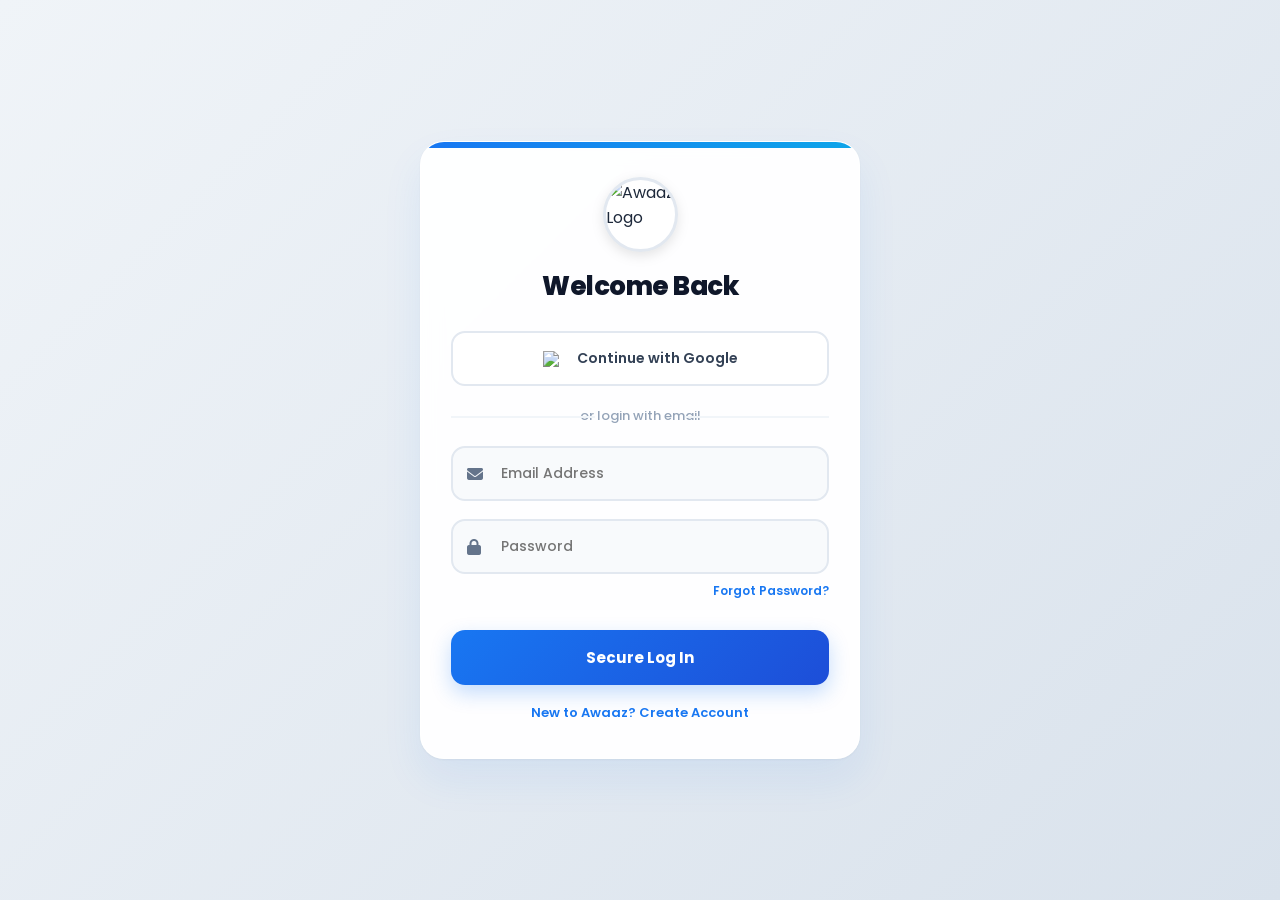
==== AZ/components/account/index.html @ 2aa6b4fd "Add files via upload" ====
<!DOCTYPE html>
<html lang="en">
<head>
    <meta charset="UTF-8">
    <meta name="viewport" content="width=device-width, initial-scale=1.0">
    <title>Awaaz Global - Premium Auth</title>
    
    <link href="https://fonts.googleapis.com/css2?family=Poppins:wght@400;500;600;700;800&display=swap" rel="stylesheet">
    <link rel="stylesheet" href="https://cdnjs.cloudflare.com/ajax/libs/font-awesome/6.4.0/css/all.min.css">
    
    <link rel="stylesheet" href="style.css">
</head>
<body>

    <div id="loader"><div class="spinner"></div><div id="loader-text">Loading Ecosystem...</div></div>
    <div id="toast"><i class="fa-solid fa-circle-info"></i> <span id="toast-msg">Message</span></div>

    <div id="customModal" class="custom-modal-overlay">
        <div class="custom-modal-box">
            <h3 id="modalTitle">Edit Detail</h3>
            <input type="text" id="modalInput" class="custom-modal-input" placeholder="Type here...">
            <div class="modal-buttons">
                <button class="btn-cancel" onclick="closeModal()">Cancel</button>
                <button class="btn-save" id="btnSaveModal">Save Changes</button>
            </div>
        </div>
    </div>

    <div id="photoActionModal" class="custom-modal-overlay">
        <div class="custom-modal-box" style="text-align: center;">
            <h3 id="photoActionTitle" style="color: #64748b; font-size: 15px; margin-bottom: 20px;">Edit Photo</h3>
            <button class="photo-action-btn btn-action-upload" onclick="triggerPhotoUpload()"><i class="fa-solid fa-upload"></i> Upload New Photo</button>
            <button class="photo-action-btn btn-action-delete" id="btnActionDeletePhoto" onclick="triggerPhotoDelete()"><i class="fa-solid fa-trash"></i> Remove Photo</button>
            <button class="btn-cancel" style="width: 100%; padding: 12px; border-radius: 12px; margin-top: 5px; font-weight: 600;" onclick="closePhotoMenu()">Cancel</button>
        </div>
    </div>
    
    <input type="file" id="sharedPhotoUpload" hidden accept="image/*">

    <div class="container">
        
        <div id="loginSection" class="card">
            <img src="https://i.ibb.co/zV9wdhZr/IMG-20260317-202626.png" alt="Awaaz Logo" class="brand-logo">
            <h2>Welcome Back</h2>
            <button class="btn-google" id="btnGoogleLogin"><img src="https://www.svgrepo.com/show/475656/google-color.svg"> Continue with Google</button>
            <div class="divider">or login with email</div>
            <form id="loginForm">
                <div class="input-group">
                    <i class="fa-solid fa-envelope"></i>
                    <input type="email" id="logEmail" placeholder="Email Address" required>
                </div>
                <div class="input-group">
                    <i class="fa-solid fa-lock"></i>
                    <input type="password" id="logPass" placeholder="Password" required>
                </div>
                <span class="link forgot-pass" id="btnForgotPass">Forgot Password?</span>
                <button type="submit" class="btn-primary">Secure Log In</button>
            </form>
            <span class="link" id="btnGoToSignup">New to Awaaz? Create Account</span>
        </div>

        <div id="signupSection" class="card hidden">
            <img src="https://i.ibb.co/zV9wdhZr/IMG-20260317-202626.png" alt="Awaaz Logo" class="brand-logo">
            <h2>Join Awaaz</h2>
            <button class="btn-google" id="btnGoogleSignup"><img src="https://www.svgrepo.com/show/475656/google-color.svg"> Sign up with Google</button>
            <div class="divider">or manual setup</div>
            <form id="signupForm">
                <div class="input-group">
                    <i class="fa-solid fa-user"></i>
                    <input type="text" id="signName" placeholder="Full Name" required>
                </div>
                <div class="input-group">
                    <i class="fa-solid fa-calendar"></i>
                    <input type="number" id="signAge" placeholder="Age" min="1" required>
                </div>
                <div class="gender-box">
                    <label><input type="radio" name="gender" value="Male" checked><div class="gender-option"><i class="fa-solid fa-mars"></i> Male</div></label>
                    <label><input type="radio" name="gender" value="Female"><div class="gender-option"><i class="fa-solid fa-venus"></i> Female</div></label>
                </div>
                <div class="input-group">
                    <i class="fa-solid fa-envelope"></i>
                    <input type="email" id="signEmail" placeholder="Email Address" required>
                </div>
                <div class="input-group">
                    <i class="fa-solid fa-lock"></i>
                    <input type="password" id="signPass" placeholder="Set Strong Password" required>
                </div>
                <button type="submit" class="btn-primary">Create Account</button>
            </form>
            <span class="link" id="btnGoToLogin">Already a member? Log In</span>
        </div>

        <div id="profileSection" class="card hidden">
            <div class="cover-photo" id="coverPhotoBg">
                <div class="cover-edit-btn" onclick="openPhotoMenu('cover')"><i class="fa-solid fa-pen"></i> Edit Cover</div>
            </div>
            
            <div class="profile-content">
                <div class="avatar-wrapper">
                    <img src="https://via.placeholder.com/150/f8fafc/94a3b8?text=VIP" id="userPhoto">
                    <div class="upload-btn" onclick="openPhotoMenu('profile')"><i class="fa-solid fa-camera"></i></div>
                </div>
                <h3 id="pHeaderName">Awaaz User <span><i class="fa-solid fa-circle-check"></i></span></h3>
                <p class="email-text" id="pEmail">user@awaaz.com</p>

                <div class="tab-menu">
                    <button class="tab-btn active" onclick="switchTab('tab-personal', this)">Personal</button>
                    <button class="tab-btn" onclick="switchTab('tab-shipping', this)">Shipping</button>
                    <button class="tab-btn" onclick="switchTab('tab-business', this)">Business</button>
                    <button class="tab-btn" onclick="switchTab('tab-social', this)">Social Links</button>
                </div>

                <div id="tab-personal" class="tab-content active">
                    <div class="info-list">
                        <div class="info-item"><span class="info-label"><i class="fa-solid fa-phone"></i> Phone</span><span class="info-value empty" id="pPhone" onclick="editField('phone', 'Phone Number')">Add +</span></div>
                        <div class="info-item"><span class="info-label"><i class="fa-solid fa-calendar"></i> Age</span><span class="info-value" id="pAge" onclick="editField('age', 'Age')">25 Yrs</span></div>
                        <div class="info-item"><span class="info-label"><i class="fa-solid fa-mars-and-venus"></i> Gender</span><span class="info-value" id="pGender" onclick="editField('gender', 'Gender')">Male</span></div>
                    </div>
                </div>

                <div id="tab-shipping" class="tab-content">
                    <div class="info-list">
                        <div class="info-item"><span class="info-label"><i class="fa-solid fa-city"></i> City</span><span class="info-value empty" id="pCity" onclick="editField('city', 'City Name')">Add +</span></div>
                        <div class="info-item"><span class="info-label"><i class="fa-solid fa-location-dot"></i> Pincode</span><span class="info-value empty" id="pPincode" onclick="editField('pincode', 'Pincode')">Add +</span></div>
                        <div class="info-item"><span class="info-label"><i class="fa-solid fa-house"></i> Full Address</span><span class="info-value empty" id="pAddress" onclick="editField('address', 'Full Address')">Add +</span></div>
                    </div>
                </div>

                <div id="tab-business" class="tab-content">
                    <div class="info-list">
                        <div class="info-item"><span class="info-label"><i class="fa-solid fa-shield-halved"></i> KYC Status</span><span class="info-value"><span class="badge-verified"><i class="fa-solid fa-check"></i> Verified</span></span></div>
                        <div class="info-item"><span class="info-label"><i class="fa-solid fa-file-invoice"></i> GSTIN</span><span class="info-value empty" id="pGstin" onclick="editField('gstin', 'GSTIN Number')">Add +</span></div>
                        <div class="info-item"><span class="info-label"><i class="fa-solid fa-globe"></i> Language</span><span class="info-value" id="pLang" onclick="editField('lang', 'Preferred Language')">English</span></div>
                    </div>
                </div>

                <div id="tab-social" class="tab-content">
                    <div class="info-list" style="padding: 15px;">
                        <p class="section-desc">Tap an icon to link your profile</p>
                        <div class="social-row">
                            <div class="social-circle social-web" id="sWebsite" onclick="editField('website', 'Website URL')"><i class="fa-solid fa-globe"></i><div class="added-badge"><i class="fa-solid fa-check"></i></div></div>
                            <div class="social-circle social-ig" id="sInstagram" onclick="editField('instagram', 'Instagram Username')"><i class="fa-brands fa-instagram"></i><div class="added-badge"><i class="fa-solid fa-check"></i></div></div>
                            <div class="social-circle social-fb" id="sFacebook" onclick="editField('facebook', 'Facebook Profile Link')"><i class="fa-brands fa-facebook"></i><div class="added-badge"><i class="fa-solid fa-check"></i></div></div>
                            <div class="social-circle social-tw" id="sTwitter" onclick="editField('twitter', 'Twitter (X) Username')"><i class="fa-brands fa-x-twitter"></i><div class="added-badge"><i class="fa-solid fa-check"></i></div></div>
                            <div class="social-circle social-tg" id="sTelegram" onclick="editField('telegram', 'Telegram ID')"><i class="fa-brands fa-telegram"></i><div class="added-badge"><i class="fa-solid fa-check"></i></div></div>
                        </div>
                    </div>
                </div>

                <button id="btnLogout" class="btn-primary" style="background: #f1f5f9; color: #ef4444; box-shadow: none; border: 1px solid #e2e8f0;"><i class="fa-solid fa-power-off"></i> Sign Out</button>
            </div>
        </div>

    </div>

    <script type="module" src="script.js"></script>
</body>
</html>
---- AZ/components/account/style.css ----
/* ================= ULTRA PREMIUM THEME ================= */
* { margin: 0; padding: 0; box-sizing: border-box; font-family: 'Poppins', sans-serif; }
body { 
    background: linear-gradient(135deg, #f0f4f8 0%, #d9e2ec 100%); 
    color: #1e293b; display: flex; justify-content: center; align-items: center; min-height: 100vh; padding: 20px; 
}

.container { width: 100%; max-width: 440px; animation: fadeIn 0.6s ease-out; }
@keyframes fadeIn { from { opacity: 0; transform: translateY(20px); } to { opacity: 1; transform: translateY(0); } }

.card { 
    background: rgba(255, 255, 255, 0.95); backdrop-filter: blur(10px); 
    border-radius: 24px; padding: 35px 30px; 
    box-shadow: 0 20px 40px rgba(24, 119, 242, 0.08), 0 1px 3px rgba(0,0,0,0.05); 
    border: 1px solid rgba(255, 255, 255, 0.8);
    position: relative; overflow: hidden;
}

.card::before { content: ""; position: absolute; top: 0; left: 0; width: 100%; height: 6px; background: linear-gradient(90deg, #1877f2, #0ea5e9); }

/* CORRECTED GOL FRAME LOGO */
.brand-logo { display: block; margin: 0 auto 15px auto; width: 75px; height: 75px; border-radius: 50%; object-fit: cover; border: 3px solid #e2e8f0; filter: drop-shadow(0 4px 6px rgba(0,0,0,0.1)); background: #fff; }

h2 { color: #0f172a; text-align: center; margin-bottom: 25px; font-weight: 800; font-size: 26px; letter-spacing: -0.5px;}

.input-group { position: relative; margin-bottom: 18px; }
.input-group i { position: absolute; left: 16px; top: 50%; transform: translateY(-50%); color: #64748b; font-size: 16px; transition: 0.3s; }
input[type="text"], input[type="email"], input[type="password"], input[type="number"] { width: 100%; padding: 15px 15px 15px 48px; border: 2px solid #e2e8f0; border-radius: 14px; outline: none; font-size: 14px; font-weight: 500; transition: all 0.3s; background: #f8fafc; color: #0f172a; }
input:focus { border-color: #1877f2; background: #ffffff; box-shadow: 0 4px 12px rgba(24, 119, 242, 0.1); }
input:focus + i, input:focus ~ i { color: #1877f2; }

.gender-box { display: flex; gap: 12px; margin-bottom: 20px; }
.gender-option { flex: 1; text-align: center; padding: 12px; border: 2px solid #e2e8f0; border-radius: 14px; cursor: pointer; color: #64748b; font-weight: 600; font-size: 14px; transition: 0.3s; background: #f8fafc; display: flex; align-items: center; justify-content: center; gap: 8px;}
input[type="radio"] { display: none; }
input[type="radio"]:checked + .gender-option { border-color: #1877f2; background: #eff6ff; color: #1877f2; box-shadow: 0 4px 10px rgba(24, 119, 242, 0.1);}

.btn-primary { width: 100%; padding: 16px; background: linear-gradient(135deg, #1877f2, #1d4ed8); color: #ffffff; border: none; border-radius: 14px; font-weight: 700; font-size: 15px; cursor: pointer; transition: 0.3s; margin-top: 10px; box-shadow: 0 8px 20px rgba(24, 119, 242, 0.25); }
.btn-primary:hover { transform: translateY(-3px); box-shadow: 0 12px 25px rgba(24, 119, 242, 0.35); }

.btn-google { width: 100%; padding: 15px; background: #ffffff; color: #334155; border: 2px solid #e2e8f0; border-radius: 14px; font-weight: 600; font-size: 14px; cursor: pointer; display: flex; align-items: center; justify-content: center; gap: 12px; margin-bottom: 20px; transition: 0.3s; }
.btn-google:hover { background: #f1f5f9; border-color: #cbd5e1; transform: translateY(-1px); }
.btn-google img { width: 22px; }

.divider { text-align: center; margin: 20px 0; color: #94a3b8; font-size: 13px; font-weight: 500; position: relative; }
.divider::before, .divider::after { content: ""; position: absolute; top: 50%; width: 38%; height: 1.5px; background: #f1f5f9; }
.divider::before { left: 0; } .divider::after { right: 0; }

.link { color: #1877f2; text-align: center; cursor: pointer; font-size: 13px; font-weight: 600; display: block; margin-top: 18px; transition: 0.3s;}
.link:hover { color: #1d4ed8; text-decoration: underline; }
.forgot-pass { text-align: right; margin-top: -10px; margin-bottom: 20px; display: block; font-size: 12px; }
.hidden { display: none !important; }

/* ================= VIP PROFILE SECTION ================= */
#profileSection { padding: 0; overflow: hidden; }

.cover-photo { width: 100%; height: 140px; background: linear-gradient(135deg, #0f172a, #1e293b); background-size: cover; background-position: center; position: relative; transition: background 0.3s; }
.cover-photo::after { content: "👑 VIP MEMBER"; position: absolute; top: 15px; right: 15px; background: rgba(255,215,0,0.2); color: #ffd700; border: 1px solid #ffd700; font-size: 9px; font-weight: 800; padding: 4px 10px; border-radius: 20px; backdrop-filter: blur(5px); box-shadow: 0 4px 10px rgba(0,0,0,0.3); }

/* CLEAN COVER EDIT BUTTON */
.cover-edit-btn {
    position: absolute; top: 15px; left: 15px; background: rgba(0,0,0,0.5); color: white;
    font-size: 10px; font-weight: 600; padding: 6px 12px; border-radius: 20px;
    cursor: pointer; backdrop-filter: blur(5px); border: 1px solid rgba(255,255,255,0.2); transition: 0.3s; display: flex; align-items: center; justify-content: center; gap: 5px; z-index: 10;
}
.cover-edit-btn:hover { background: rgba(0,0,0,0.8); border-color: white; }

.profile-content { padding: 0 20px 20px; margin-top: -55px; text-align: center; }
.avatar-wrapper { position: relative; width: 110px; height: 110px; margin: 0 auto 10px; z-index: 2; }
.avatar-wrapper img { width: 100%; height: 100%; border-radius: 50%; border: 4px solid #ffffff; object-fit: cover; box-shadow: 0 8px 20px rgba(0,0,0,0.15); background: #fff;}

/* CLEAN PROFILE UPLOAD BUTTON */
.upload-btn { position: absolute; bottom: 5px; right: 0; background: #1877f2; color: white; width: 34px; height: 34px; border-radius: 50%; display: flex; align-items: center; justify-content: center; cursor: pointer; border: 3px solid white; transition: 0.3s; font-size: 14px; box-shadow: 0 4px 10px rgba(24,119,242,0.3);}
.upload-btn:hover { transform: scale(1.1); background: #1d4ed8; }

.profile-content h3 { color: #0f172a; font-size: 22px; font-weight: 800; margin-bottom: 2px;}
.profile-content h3 span { font-size: 14px; color: #10b981; margin-left: 5px; vertical-align: middle; }
.profile-content p.email-text { color: #64748b; font-size: 13px; font-weight: 500; margin-bottom: 15px; }

.profile-stats { display: flex; gap: 12px; margin-bottom: 15px; }
.stat-box { flex: 1; background: #f8fafc; border: 1px solid #e2e8f0; border-radius: 16px; padding: 12px; text-align: center; transition: 0.3s;}
.stat-box h4 { color: #1877f2; font-size: 16px; font-weight: 800; }
.stat-box span { color: #64748b; font-size: 10px; font-weight: 600; text-transform: uppercase; letter-spacing: 0.5px;}

/* Tabs & Info Area */
.tab-menu { display: flex; gap: 8px; overflow-x: auto; padding-bottom: 8px; margin-bottom: 15px; scrollbar-width: none; }
.tab-menu::-webkit-scrollbar { display: none; }
.tab-btn { flex-shrink: 0; padding: 8px 16px; background: #f1f5f9; border: 1px solid #e2e8f0; color: #64748b; border-radius: 20px; font-size: 12px; font-weight: 700; cursor: pointer; transition: 0.3s; }
.tab-btn.active { background: #1877f2; color: #fff; border-color: #1877f2; box-shadow: 0 4px 10px rgba(24,119,242,0.3); }
.tab-content { display: none; animation: fadeInTab 0.4s ease; text-align: left; }
.tab-content.active { display: block; }
@keyframes fadeInTab { from { opacity: 0; transform: translateY(5px); } to { opacity: 1; transform: translateY(0); } }

.info-list { background: #ffffff; border-radius: 16px; padding: 5px 15px; border: 1px solid #e2e8f0; box-shadow: 0 4px 10px rgba(0,0,0,0.02); margin-bottom: 15px; }
.info-item { display: flex; justify-content: space-between; align-items: center; padding: 12px 0; border-bottom: 1px solid #f1f5f9; font-size: 13px; }
.info-item:last-child { border-bottom: none; }
.info-label { color: #64748b; font-weight: 600; display: flex; align-items: center; gap: 10px; }
.info-label i { color: #1877f2; width: 16px; text-align: center; font-size: 15px; }
.info-value { color: #0f172a; font-weight: 700; cursor: pointer; padding: 4px 8px; border-radius: 6px; transition: 0.2s; max-width: 55%; text-align: right; white-space: nowrap; overflow: hidden; text-overflow: ellipsis;}
.info-value:hover { background: #f1f5f9; color: #1877f2; }
.info-value.empty { color: #1877f2; border: 1px dashed #cbd5e1; }
.badge-verified { background: #dcfce7; color: #166534; padding: 2px 8px; border-radius: 10px; font-size: 11px; font-weight: 800;}

.social-row { display: flex; justify-content: center; gap: 15px; padding: 15px 0; flex-wrap: wrap; }
.social-circle { width: 55px; height: 55px; border-radius: 50%; background: #f8fafc; border: 1px solid #e2e8f0; display: flex; align-items: center; justify-content: center; font-size: 24px; cursor: pointer; transition: 0.3s; position: relative; }
.social-circle:hover { transform: translateY(-4px); box-shadow: 0 8px 15px rgba(0,0,0,0.1); }
.social-web i { color: #0ea5e9; } .social-fb i { color: #1877F2; } .social-ig i { background: -webkit-linear-gradient(#f09433, #e6683c, #dc2743, #cc2366, #bc1888); -webkit-background-clip: text; -webkit-text-fill-color: transparent; } .social-tw i { color: #0f172a; } .social-tg i { color: #0088cc; }
.added-badge { position: absolute; top: -2px; right: -2px; background: #10b981; color: white; font-size: 10px; width: 18px; height: 18px; border-radius: 50%; display: flex; align-items: center; justify-content: center; border: 2px solid #fff; opacity: 0; transition: 0.3s; }
.social-circle.has-data { border-color: #10b981; background: #ecfdf5; }
.social-circle.has-data .added-badge { opacity: 1; }
.section-desc { font-size: 11px; color: #94a3b8; font-weight: 600; text-align: center; margin-bottom: 5px; }

/* General Loaders & Modals */
#loader { position: fixed; inset: 0; background: rgba(255,255,255,0.95); display: none; align-items: center; justify-content: center; flex-direction: column; z-index: 9999; backdrop-filter: blur(5px);}
.spinner { border: 4px solid #f1f5f9; border-top: 4px solid #1877f2; border-radius: 50%; width: 50px; height: 50px; animation: spin 1s linear infinite; margin-bottom: 15px; }
@keyframes spin { 100% { transform: rotate(360deg); } }
#loader-text { color: #0f172a; font-weight: 700; font-size: 14px; letter-spacing: 0.5px; }
#toast { visibility: hidden; min-width: 250px; background-color: #1e293b; color: #fff; text-align: center; border-radius: 12px; padding: 16px; position: fixed; z-index: 10000; bottom: 30px; left: 50%; transform: translateX(-50%); font-size: 13px; font-weight: 600; box-shadow: 0 10px 25px rgba(0,0,0,0.2); opacity: 0; transition: opacity 0.3s, bottom 0.3s; display: flex; align-items: center; gap: 10px; justify-content: center;}
#toast.show { visibility: visible; opacity: 1; bottom: 50px; }
#toast.success { background-color: #10b981; border: 1px solid #059669; }
#toast.error { background-color: #ef4444; border: 1px solid #dc2626; }

.custom-modal-overlay { position: fixed; inset: 0; background: rgba(15, 23, 42, 0.6); backdrop-filter: blur(8px); z-index: 10000; display: flex; align-items: center; justify-content: center; opacity: 0; visibility: hidden; transition: 0.3s; }
.custom-modal-overlay.show { opacity: 1; visibility: visible; }
.custom-modal-box { background: #fff; border-radius: 20px; width: 90%; max-width: 350px; padding: 25px; box-shadow: 0 20px 40px rgba(0,0,0,0.2); transform: translateY(20px) scale(0.95); transition: 0.3s cubic-bezier(0.175, 0.885, 0.32, 1.275); }
.custom-modal-overlay.show .custom-modal-box { transform: translateY(0) scale(1); }
.custom-modal-box h3 { color: #0f172a; font-size: 18px; font-weight: 800; margin-bottom: 15px; }
.custom-modal-input { width: 100%; padding: 14px; border: 2px solid #e2e8f0; border-radius: 12px; font-size: 15px; outline: none; transition: 0.3s; background: #f8fafc; color: #0f172a; margin-bottom: 20px;}
.custom-modal-input:focus { border-color: #1877f2; background: #fff; box-shadow: 0 0 0 4px rgba(24,119,242,0.1); }
.modal-buttons { display: flex; gap: 10px; }
.modal-buttons button { flex: 1; padding: 12px; border-radius: 12px; font-weight: 700; font-size: 14px; cursor: pointer; border: none; transition: 0.3s; }
.btn-cancel { background: #f1f5f9; color: #64748b; }
.btn-cancel:hover { background: #e2e8f0; color: #0f172a; }
.btn-save { background: #1877f2; color: #fff; }
.btn-save:hover { background: #1d4ed8; }

/* ACTION MENU FOR PHOTOS */
.photo-action-btn { width: 100%; padding: 14px; border-radius: 12px; font-weight: 600; font-size: 14px; cursor: pointer; border: none; transition: 0.3s; display: flex; align-items: center; justify-content: center; gap: 8px; margin-bottom: 10px; }
.btn-action-upload { background: #eff6ff; color: #1877f2; border: 1px solid #bfdbfe; }
.btn-action-upload:hover { background: #1877f2; color: #fff; }
.btn-action-delete { background: #fef2f2; color: #ef4444; border: 1px solid #fecaca; }
.btn-action-delete:hover { background: #ef4444; color: #fff; }
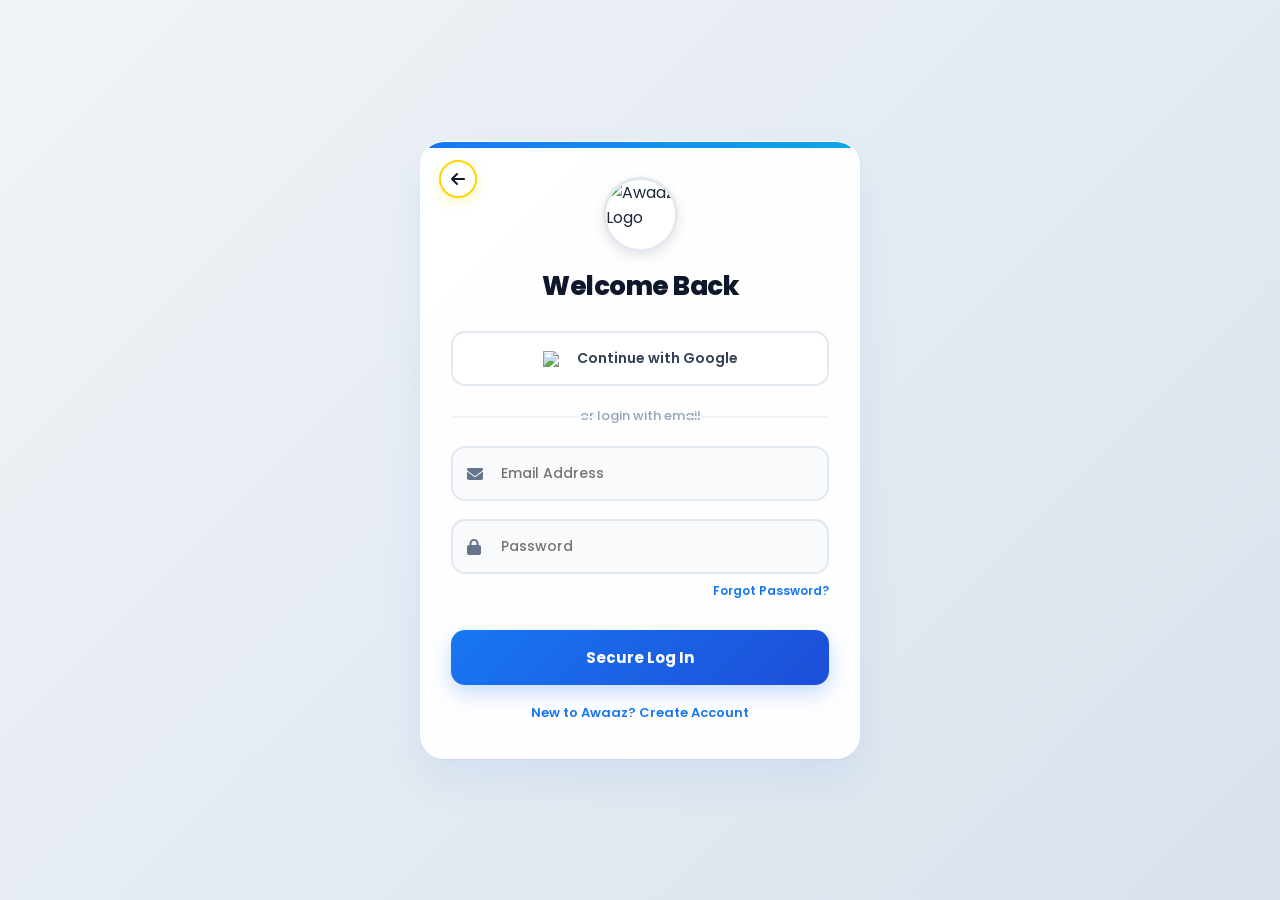
==== commit 0d75e7d1: "Create index.html" ====
--- a/AZ/components/account/index.html
+++ b/AZ/components/account/index.html
@@ -5,10 +5,192 @@
     <meta name="viewport" content="width=device-width, initial-scale=1.0">
     <title>Awaaz Global - Premium Auth</title>
     
+    <link rel="preconnect" href="https://fonts.googleapis.com">
+    <link rel="preconnect" href="https://fonts.gstatic.com" crossorigin>
+    <link rel="preconnect" href="https://www.gstatic.com">
     <link href="https://fonts.googleapis.com/css2?family=Poppins:wght@400;500;600;700;800&display=swap" rel="stylesheet">
     <link rel="stylesheet" href="https://cdnjs.cloudflare.com/ajax/libs/font-awesome/6.4.0/css/all.min.css">
     
-    <link rel="stylesheet" href="style.css">
+    <style>
+        /* ================= ULTRA PREMIUM THEME CSS ================= */
+        
+        /* '*' ka matlab hai sabhi elements. Margin/padding 0 karke default browser spacing hata rahe hain */
+        * { margin: 0; padding: 0; box-sizing: border-box; font-family: 'Poppins', sans-serif; }
+        
+        /* Body poore page ka background hai. Isko gradient color diya hai aur sab kuch center mein rakha hai */
+        body { background: linear-gradient(135deg, #f0f4f8 0%, #d9e2ec 100%); color: #1e293b; display: flex; justify-content: center; align-items: center; min-height: 100vh; padding: 20px; }
+        
+        /* Container main dabba hai jiske andar sab aayega. Isme ek smooth animation dali hai */
+        .container { width: 100%; max-width: 440px; animation: fadeIn 0.6s ease-out; }
+        
+        /* 'fadeIn' animation ka logic: niche se upar aate hue dikhega aur opacity 0 se 1 hogi */
+        @keyframes fadeIn { from { opacity: 0; transform: translateY(20px); } to { opacity: 1; transform: translateY(0); } }
+        
+        /* Card class forms (Login/Signup/Profile) ka design hai. Isme blur effect (backdrop-filter) aur shadow di hai */
+        .card { background: rgba(255, 255, 255, 0.95); backdrop-filter: blur(10px); border-radius: 24px; padding: 35px 30px; box-shadow: 0 20px 40px rgba(24, 119, 242, 0.08), 0 1px 3px rgba(0,0,0,0.05); border: 1px solid rgba(255, 255, 255, 0.8); position: relative; overflow: hidden; }
+        
+        /* Card ke top par ek patli si neeli line banane ke liye (Card ka border-top design) */
+        .card::before { content: ""; position: absolute; top: 0; left: 0; width: 100%; height: 6px; background: linear-gradient(90deg, #1877f2, #0ea5e9); }
+        
+        /* ======== NEW BACK BUTTON CSS ======== */
+        /* Back button ko screen ke left top par fix karne aur gol (50% radius) banane ka CSS */
+        .back-btn { position: absolute; top: 18px; left: 18px; width: 38px; height: 38px; border-radius: 50%; background: #ffffff; border: 2.5px solid #ffd700; color: #0f172a; display: flex; align-items: center; justify-content: center; cursor: pointer; font-size: 16px; box-shadow: 0 4px 12px rgba(255, 215, 0, 0.25); transition: 0.3s; z-index: 50; }
+        /* Hover karne par button thoda bada hoga aur color change hoga */
+        .back-btn:hover { background: #ffd700; color: #fff; transform: scale(1.1); box-shadow: 0 6px 15px rgba(255, 215, 0, 0.4); }
+        /* ===================================== */
+
+        /* Logo ko gol banane aur shadow dene ka style */
+        .brand-logo { display: block; margin: 0 auto 15px auto; width: 75px; height: 75px; border-radius: 50%; object-fit: cover; border: 3px solid #e2e8f0; filter: drop-shadow(0 4px 6px rgba(0,0,0,0.1)); background: #fff; }
+        
+        /* Headings (Welcome Back, Join Awaaz) ka design */
+        h2 { color: #0f172a; text-align: center; margin-bottom: 25px; font-weight: 800; font-size: 26px; letter-spacing: -0.5px;}
+        
+        /* Input fields aur icons ko ek sath arrange karne ke liye dabba */
+        .input-group { position: relative; margin-bottom: 18px; }
+        /* Input fields ke andar ke chhote icons ki position fix karna */
+        .input-group i { position: absolute; left: 16px; top: 50%; transform: translateY(-50%); color: #64748b; font-size: 16px; transition: 0.3s; }
+        
+        /* Text likhne wale dabbe (input fields) ki design, padding aur border */
+        input[type="text"], input[type="email"], input[type="password"], input[type="number"] { width: 100%; padding: 15px 15px 15px 48px; border: 2px solid #e2e8f0; border-radius: 14px; outline: none; font-size: 14px; font-weight: 500; transition: all 0.3s; background: #f8fafc; color: #0f172a; }
+        
+        /* Jab user input dabbe par click kare (focus), toh border ka color neela ho jayega */
+        input:focus { border-color: #1877f2; background: #ffffff; box-shadow: 0 4px 12px rgba(24, 119, 242, 0.1); }
+        input:focus + i, input:focus ~ i { color: #1877f2; }
+        
+        /* Gender select karne wale dabbe ka flexbox design */
+        .gender-box { display: flex; gap: 12px; margin-bottom: 20px; }
+        /* Male/Female options ka individual button design */
+        .gender-option { flex: 1; text-align: center; padding: 12px; border: 2px solid #e2e8f0; border-radius: 14px; cursor: pointer; color: #64748b; font-weight: 600; font-size: 14px; transition: 0.3s; background: #f8fafc; display: flex; align-items: center; justify-content: center; gap: 8px;}
+        /* Asli radio button (gol bindu) ko chhupa rahe hain, kyunki hum custom design use kar rahe hain */
+        input[type="radio"] { display: none; }
+        /* Jab option select ho jaye, toh uska background aur text color badal jaye */
+        input[type="radio"]:checked + .gender-option { border-color: #1877f2; background: #eff6ff; color: #1877f2; box-shadow: 0 4px 10px rgba(24, 119, 242, 0.1);}
+        
+        /* Main neele rang ka submit button */
+        .btn-primary { width: 100%; padding: 16px; background: linear-gradient(135deg, #1877f2, #1d4ed8); color: #ffffff; border: none; border-radius: 14px; font-weight: 700; font-size: 15px; cursor: pointer; transition: 0.3s; margin-top: 10px; box-shadow: 0 8px 20px rgba(24, 119, 242, 0.25); }
+        .btn-primary:hover { transform: translateY(-3px); box-shadow: 0 12px 25px rgba(24, 119, 242, 0.35); }
+        
+        /* Google Login ka safed button */
+        .btn-google { width: 100%; padding: 15px; background: #ffffff; color: #334155; border: 2px solid #e2e8f0; border-radius: 14px; font-weight: 600; font-size: 14px; cursor: pointer; display: flex; align-items: center; justify-content: center; gap: 12px; margin-bottom: 20px; transition: 0.3s; }
+        .btn-google:hover { background: #f1f5f9; border-color: #cbd5e1; transform: translateY(-1px); }
+        .btn-google img { width: 22px; }
+        
+        /* 'OR' likhne wali line jo 2 options ke beech aati hai */
+        .divider { text-align: center; margin: 20px 0; color: #94a3b8; font-size: 13px; font-weight: 500; position: relative; }
+        .divider::before, .divider::after { content: ""; position: absolute; top: 50%; width: 38%; height: 1.5px; background: #f1f5f9; }
+        .divider::before { left: 0; } .divider::after { right: 0; }
+        
+        /* Chote clickable links jaise 'Forgot Password' */
+        .link { color: #1877f2; text-align: center; cursor: pointer; font-size: 13px; font-weight: 600; display: block; margin-top: 18px; transition: 0.3s;}
+        .link:hover { color: #1d4ed8; text-decoration: underline; }
+        .forgot-pass { text-align: right; margin-top: -10px; margin-bottom: 20px; display: block; font-size: 12px; }
+        
+        /* Elements ko chhupane (hide) karne ke liye class */
+        .hidden { display: none !important; }
+        
+        /* Profile Section styling */
+        #profileSection { padding: 0; overflow: hidden; }
+        
+        /* Profile ke peeche lagne wali badi Cover Photo ka design */
+        .cover-photo { width: 100%; height: 140px; background: linear-gradient(135deg, #0f172a, #1e293b); background-size: cover; background-position: center; position: relative; transition: background 0.3s; }
+        /* VIP Member ka chamakta hua batch */
+        .cover-photo::after { content: "👑 VIP MEMBER"; position: absolute; top: 15px; right: 15px; background: rgba(255,215,0,0.2); color: #ffd700; border: 1px solid #ffd700; font-size: 9px; font-weight: 800; padding: 4px 10px; border-radius: 20px; backdrop-filter: blur(5px); box-shadow: 0 4px 10px rgba(0,0,0,0.3); }
+        
+        /* Cover photo change karne ka pen wala button */
+        .cover-edit-btn { position: absolute; top: 15px; left: 65px; background: rgba(0,0,0,0.5); color: white; font-size: 10px; font-weight: 600; padding: 6px 12px; border-radius: 20px; cursor: pointer; backdrop-filter: blur(5px); border: 1px solid rgba(255,255,255,0.2); transition: 0.3s; display: flex; align-items: center; justify-content: center; gap: 5px; z-index: 10; }
+        .cover-edit-btn:hover { background: rgba(0,0,0,0.8); border-color: white; }
+        
+        /* Profile photo aur text ko beech me laane ki setting */
+        .profile-content { padding: 0 20px 20px; margin-top: -55px; text-align: center; }
+        .avatar-wrapper { position: relative; width: 110px; height: 110px; margin: 0 auto 10px; z-index: 2; }
+        .avatar-wrapper img { width: 100%; height: 100%; border-radius: 50%; border: 4px solid #ffffff; object-fit: cover; box-shadow: 0 8px 20px rgba(0,0,0,0.15); background: #fff;}
+        /* Profile pic upload karne ka camera icon wala chota gola */
+        .upload-btn { position: absolute; bottom: 5px; right: 0; background: #1877f2; color: white; width: 34px; height: 34px; border-radius: 50%; display: flex; align-items: center; justify-content: center; cursor: pointer; border: 3px solid white; transition: 0.3s; font-size: 14px; box-shadow: 0 4px 10px rgba(24,119,242,0.3);}
+        .upload-btn:hover { transform: scale(1.1); background: #1d4ed8; }
+        
+        /* User ka naam aur uske aage ka green tick */
+        .profile-content h3 { color: #0f172a; font-size: 22px; font-weight: 800; margin-bottom: 2px;}
+        .profile-content h3 span { font-size: 14px; color: #10b981; margin-left: 5px; vertical-align: middle; }
+        .profile-content p.email-text { color: #64748b; font-size: 13px; font-weight: 500; margin-bottom: 15px; }
+        
+        /* Personal, Shipping etc tab buttons ko scrollable banane ke liye flex use kiya */
+        .tab-menu { display: flex; gap: 8px; overflow-x: auto; padding-bottom: 8px; margin-bottom: 15px; scrollbar-width: none; }
+        .tab-menu::-webkit-scrollbar { display: none; }
+        .tab-btn { flex-shrink: 0; padding: 8px 16px; background: #f1f5f9; border: 1px solid #e2e8f0; color: #64748b; border-radius: 20px; font-size: 12px; font-weight: 700; cursor: pointer; transition: 0.3s; }
+        /* Jo tab click ho jaye uska rang neela kar do */
+        .tab-btn.active { background: #1877f2; color: #fff; border-color: #1877f2; box-shadow: 0 4px 10px rgba(24,119,242,0.3); }
+        .tab-content { display: none; animation: fadeInTab 0.4s ease; text-align: left; }
+        .tab-content.active { display: block; }
+        @keyframes fadeInTab { from { opacity: 0; transform: translateY(5px); } to { opacity: 1; transform: translateY(0); } }
+        
+        /* Profile details (Phone, Age, etc.) ki lines ki styling */
+        .info-list { background: #ffffff; border-radius: 16px; padding: 5px 15px; border: 1px solid #e2e8f0; box-shadow: 0 4px 10px rgba(0,0,0,0.02); margin-bottom: 15px; }
+        .info-item { display: flex; justify-content: space-between; align-items: center; padding: 12px 0; border-bottom: 1px solid #f1f5f9; font-size: 13px; }
+        .info-item:last-child { border-bottom: none; }
+        .info-label { color: #64748b; font-weight: 600; display: flex; align-items: center; gap: 10px; }
+        .info-label i { color: #1877f2; width: 16px; text-align: center; font-size: 15px; }
+        
+        /* Clickable values, jaise koi details edit karni ho */
+        .info-value { color: #0f172a; font-weight: 700; cursor: pointer; padding: 4px 8px; border-radius: 6px; transition: 0.2s; max-width: 55%; text-align: right; white-space: nowrap; overflow: hidden; text-overflow: ellipsis;}
+        .info-value:hover { background: #f1f5f9; color: #1877f2; }
+        /* Agar koi detail add nahi hai toh usko 'Add +' dikhane ka style */
+        .info-value.empty { color: #1877f2; border: 1px dashed #cbd5e1; }
+        .badge-verified { background: #dcfce7; color: #166534; padding: 2px 8px; border-radius: 10px; font-size: 11px; font-weight: 800;}
+        
+        /* Social Media Icons (Facebook, Instagram) ko gol chakkar me design karna */
+        .social-row { display: flex; justify-content: center; gap: 15px; padding: 15px 0; flex-wrap: wrap; }
+        .social-circle { width: 55px; height: 55px; border-radius: 50%; background: #f8fafc; border: 1px solid #e2e8f0; display: flex; align-items: center; justify-content: center; font-size: 24px; cursor: pointer; transition: 0.3s; position: relative; }
+        .social-circle:hover { transform: translateY(-4px); box-shadow: 0 8px 15px rgba(0,0,0,0.1); }
+        
+        /* Har icon ka alag brand color (Instagram ka gradient, baki ke solid colors) */
+        .social-web i { color: #0ea5e9; } .social-fb i { color: #1877F2; } .social-ig i { background: -webkit-linear-gradient(#f09433, #e6683c, #dc2743, #cc2366, #bc1888); -webkit-background-clip: text; -webkit-text-fill-color: transparent; } .social-tw i { color: #0f172a; } .social-tg i { color: #0088cc; }
+        
+        /* Chota sa green checkmark jo social link add hone ke baad icon par aayega */
+        .added-badge { position: absolute; top: -2px; right: -2px; background: #10b981; color: white; font-size: 10px; width: 18px; height: 18px; border-radius: 50%; display: flex; align-items: center; justify-content: center; border: 2px solid #fff; opacity: 0; transition: 0.3s; }
+        /* Jab link exist karta hai, icon hara (green) ho jayega */
+        .social-circle.has-data { border-color: #10b981; background: #ecfdf5; }
+        .social-circle.has-data .added-badge { opacity: 1; }
+        .section-desc { font-size: 11px; color: #94a3b8; font-weight: 600; text-align: center; margin-bottom: 5px; }
+        
+        /* Full screen loading spinner (jab internet se data fetch ho raha ho) */
+        #loader { position: fixed; inset: 0; background: rgba(255,255,255,0.95); display: none; align-items: center; justify-content: center; flex-direction: column; z-index: 9999; backdrop-filter: blur(5px);}
+        .spinner { border: 4px solid #f1f5f9; border-top: 4px solid #1877f2; border-radius: 50%; width: 50px; height: 50px; animation: spin 1s linear infinite; margin-bottom: 15px; }
+        @keyframes spin { 100% { transform: rotate(360deg); } }
+        #loader-text { color: #0f172a; font-weight: 700; font-size: 14px; letter-spacing: 0.5px; }
+        
+        /* Niche se aane wala success/error message box (Toast Alert) */
+        #toast { visibility: hidden; min-width: 250px; background-color: #1e293b; color: #fff; text-align: center; border-radius: 12px; padding: 16px; position: fixed; z-index: 10000; bottom: 30px; left: 50%; transform: translateX(-50%); font-size: 13px; font-weight: 600; box-shadow: 0 10px 25px rgba(0,0,0,0.2); opacity: 0; transition: opacity 0.3s, bottom 0.3s; display: flex; align-items: center; gap: 10px; justify-content: center;}
+        #toast.show { visibility: visible; opacity: 1; bottom: 50px; }
+        #toast.success { background-color: #10b981; border: 1px solid #059669; }
+        #toast.error { background-color: #ef4444; border: 1px solid #dc2626; }
+        
+        /* Pop-up Modals (Edit box aur photo upload menu) ka base design */
+        .custom-modal-overlay { position: fixed; inset: 0; background: rgba(15, 23, 42, 0.6); backdrop-filter: blur(8px); z-index: 10000; display: flex; align-items: center; justify-content: center; opacity: 0; visibility: hidden; transition: 0.3s; }
+        .custom-modal-overlay.show { opacity: 1; visibility: visible; }
+        /* Modal ka safed dabba jo pop hoke samne aayega */
+        .custom-modal-box { background: #fff; border-radius: 20px; width: 90%; max-width: 350px; padding: 25px; box-shadow: 0 20px 40px rgba(0,0,0,0.2); transform: translateY(20px) scale(0.95); transition: 0.3s cubic-bezier(0.175, 0.885, 0.32, 1.275); }
+        .custom-modal-overlay.show .custom-modal-box { transform: translateY(0) scale(1); }
+        .custom-modal-box h3 { color: #0f172a; font-size: 18px; font-weight: 800; margin-bottom: 15px; }
+        
+        /* Modal ke andar wala input box jaha type karte hain */
+        .custom-modal-input { width: 100%; padding: 14px; border: 2px solid #e2e8f0; border-radius: 12px; font-size: 15px; outline: none; transition: 0.3s; background: #f8fafc; color: #0f172a; margin-bottom: 20px;}
+        .custom-modal-input:focus { border-color: #1877f2; background: #fff; box-shadow: 0 0 0 4px rgba(24,119,242,0.1); }
+        
+        /* Modal ke Save aur Cancel buttons ka logic */
+        .modal-buttons { display: flex; gap: 10px; }
+        .modal-buttons button { flex: 1; padding: 12px; border-radius: 12px; font-weight: 700; font-size: 14px; cursor: pointer; border: none; transition: 0.3s; }
+        .btn-cancel { background: #f1f5f9; color: #64748b; }
+        .btn-cancel:hover { background: #e2e8f0; color: #0f172a; }
+        .btn-save { background: #1877f2; color: #fff; }
+        .btn-save:hover { background: #1d4ed8; }
+        
+        /* Photo update karne wale pop-up ke buttons */
+        .photo-action-btn { width: 100%; padding: 14px; border-radius: 12px; font-weight: 600; font-size: 14px; cursor: pointer; border: none; transition: 0.3s; display: flex; align-items: center; justify-content: center; gap: 8px; margin-bottom: 10px; }
+        .btn-action-upload { background: #eff6ff; color: #1877f2; border: 1px solid #bfdbfe; }
+        .btn-action-upload:hover { background: #1877f2; color: #fff; }
+        .btn-action-delete { background: #fef2f2; color: #ef4444; border: 1px solid #fecaca; }
+        .btn-action-delete:hover { background: #ef4444; color: #fff; }
+    </style>
 </head>
 <body>
 
@@ -40,10 +222,14 @@
     <div class="container">
         
         <div id="loginSection" class="card">
+            
+            <div class="back-btn" onclick="handleGoBack()"><i class="fa-solid fa-arrow-left"></i></div>
+            
             <img src="https://i.ibb.co/zV9wdhZr/IMG-20260317-202626.png" alt="Awaaz Logo" class="brand-logo">
             <h2>Welcome Back</h2>
             <button class="btn-google" id="btnGoogleLogin"><img src="https://www.svgrepo.com/show/475656/google-color.svg"> Continue with Google</button>
             <div class="divider">or login with email</div>
+            
             <form id="loginForm">
                 <div class="input-group">
                     <i class="fa-solid fa-envelope"></i>
@@ -56,14 +242,19 @@
                 <span class="link forgot-pass" id="btnForgotPass">Forgot Password?</span>
                 <button type="submit" class="btn-primary">Secure Log In</button>
             </form>
+            
             <span class="link" id="btnGoToSignup">New to Awaaz? Create Account</span>
         </div>
 
         <div id="signupSection" class="card hidden">
+            
+            <div class="back-btn" onclick="handleGoBack()"><i class="fa-solid fa-arrow-left"></i></div>
+            
             <img src="https://i.ibb.co/zV9wdhZr/IMG-20260317-202626.png" alt="Awaaz Logo" class="brand-logo">
             <h2>Join Awaaz</h2>
             <button class="btn-google" id="btnGoogleSignup"><img src="https://www.svgrepo.com/show/475656/google-color.svg"> Sign up with Google</button>
             <div class="divider">or manual setup</div>
+            
             <form id="signupForm">
                 <div class="input-group">
                     <i class="fa-solid fa-user"></i>
@@ -87,11 +278,14 @@
                 </div>
                 <button type="submit" class="btn-primary">Create Account</button>
             </form>
+            
             <span class="link" id="btnGoToLogin">Already a member? Log In</span>
         </div>
 
         <div id="profileSection" class="card hidden">
+            
             <div class="cover-photo" id="coverPhotoBg">
+                <div class="back-btn" onclick="handleGoBack()"><i class="fa-solid fa-arrow-left"></i></div>
                 <div class="cover-edit-btn" onclick="openPhotoMenu('cover')"><i class="fa-solid fa-pen"></i> Edit Cover</div>
             </div>
             
@@ -153,6 +347,383 @@
 
     </div>
 
-    <script type="module" src="script.js"></script>
+    <script type="module">
+        // Firebase libraries import kiye
+        import { initializeApp } from "https://www.gstatic.com/firebasejs/10.8.0/firebase-app.js";
+        import { getAuth, signInWithEmailAndPassword, createUserWithEmailAndPassword, signInWithPopup, GoogleAuthProvider, sendPasswordResetEmail, onAuthStateChanged, signOut } from "https://www.gstatic.com/firebasejs/10.8.0/firebase-auth.js";
+        import { getFirestore, doc, setDoc, getDoc, updateDoc } from "https://www.gstatic.com/firebasejs/10.8.0/firebase-firestore.js";
+
+        // Apki firebase project id details
+        const firebaseConfig = {
+            apiKey: "AIzaSyClj4YnXzEg_xVm-e9ZmLm6OdEDBzt5_cw",
+            authDomain: "pro-awaaz.firebaseapp.com",
+            projectId: "pro-awaaz",
+            storageBucket: "pro-awaaz.firebasestorage.app",
+            messagingSenderId: "52821224309",
+            appId: "1:52821224309:web:32e48789d593202ad2813c"
+        };
+        // Photos imgbb pe save hoti hai, iska API key 
+        const IMGBB_KEY = "6ba518a940916ac94149764f5a7b3cc0"; 
+
+        // Firebase start/initialize karna
+        const app = initializeApp(firebaseConfig);
+        const auth = getAuth(app); // Authentication
+        const db = getFirestore(app); // Database
+        const provider = new GoogleAuthProvider(); // Google login system
+
+        // Chote code (shorthand) UI elements ko dikhane(show) aur chhupane(hide) ke liye
+        const show = (id) => document.getElementById(id).classList.remove('hidden');
+        const hide = (id) => document.getElementById(id).classList.add('hidden');
+        
+        // Full screen gol chakkar (loader) chalane ya hatane ka logic
+        const setLoader = (text, status) => { 
+            document.getElementById('loader-text').innerText = text; 
+            document.getElementById('loader').style.display = status ? 'flex' : 'none'; 
+        };
+
+        // === NAYA BACK BUTTON LOGIC ===
+        // Ye handle karega jab aap gold ring wale arrow pe click karoge
+        window.handleGoBack = () => {
+            const signupSec = document.getElementById('signupSection');
+            // Agar screen par Signup section dikh raha hai (hidden nahi hai)
+            if (!signupSec.classList.contains('hidden')) {
+                // To signup band karke wapis Login khol do
+                hide('signupSection');
+                show('loginSection');
+            } else {
+                // Varna system history ke hisaab se peeche le jao
+                window.history.back();
+            }
+        };
+
+        // Niche se ubarne wala naya message notification design
+        window.showToast = (message, type = "success") => {
+            const toast = document.getElementById("toast");
+            const icon = type === "success" ? '<i class="fa-solid fa-circle-check"></i>' : '<i class="fa-solid fa-circle-exclamation"></i>';
+            toast.innerHTML = `${icon} <span>${message}</span>`;
+            toast.className = `show ${type}`;
+            // 3 second (3000ms) baad toast ko hide karna
+            setTimeout(() => { toast.className = toast.className.replace(`show ${type}`, ""); }, 3000);
+        };
+
+        // Profile Tabs (Personal/Shipping/Business/Social) ko switch/change karne ka system
+        window.switchTab = (tabId, btnElement) => {
+            // Saare content tabs hide kar do
+            document.querySelectorAll('.tab-content').forEach(tab => tab.classList.remove('active'));
+            // Saare buttons se nila (active) rang hata do
+            document.querySelectorAll('.tab-btn').forEach(btn => btn.classList.remove('active'));
+            
+            // Ab jo click hua usko show aur active kardo
+            document.getElementById(tabId).classList.add('active');
+            btnElement.classList.add('active');
+        };
+
+        // ================= TEXT EDIT MODAL LOGIC (Pop up jab kuch update karna ho) =================
+        let currentModalResolve = null; // Promise resolve ko save rakhega
+
+        // Text input mangne wala modal open karne ka function
+        window.openCustomPrompt = (title, currentValue) => {
+            return new Promise((resolve) => {
+                const modal = document.getElementById('customModal');
+                const input = document.getElementById('modalInput');
+                document.getElementById('modalTitle').innerText = `Enter ${title}`; // Heading change
+                
+                // Agar placeholder string ("Add +") aati hai, tab value blank rakhein
+                input.value = (currentValue === "Add +" || currentValue.includes("Yrs")) ? "" : currentValue;
+                
+                modal.classList.add('show'); // Modal show kar diya
+                setTimeout(() => input.focus(), 300); // Popup aane ke baad direct keyboard on ho jayega focus hone se
+                currentModalResolve = resolve; // Response ka wait karein
+            });
+        };
+
+        // Modal close karne pe null return hoga aur db me kuch update nhi hoga
+        window.closeModal = () => { document.getElementById('customModal').classList.remove('show'); if(currentModalResolve) currentModalResolve(null); };
+        
+        // Modal Save click hone par value return karein
+        document.getElementById('btnSaveModal').onclick = () => { 
+            const val = document.getElementById('modalInput').value; 
+            document.getElementById('customModal').classList.remove('show'); 
+            if(currentModalResolve) currentModalResolve(val); 
+        };
+
+        // ================= PHOTO ACTION MENU LOGIC =================
+        let currentPhotoEditType = ''; // Track karne ke liye ki Cover photo change ho rhi h ya profile photo
+
+        // Photo menu open karo
+        window.openPhotoMenu = (type) => {
+            currentPhotoEditType = type;
+            document.getElementById('photoActionTitle').innerText = type === 'cover' ? 'Edit Cover Photo' : 'Edit Profile Photo';
+            
+            // Checking: agar pichli photo hai toh delete button dikhao, warni chupa do
+            let localData = JSON.parse(localStorage.getItem("awaaz_user_data") || "{}");
+            const hasPhoto = type === 'cover' ? (localData.coverPic && localData.coverPic !== "") : (localData.profilePic && localData.profilePic !== "");
+            
+            document.getElementById('btnActionDeletePhoto').style.display = hasPhoto ? "flex" : "none";
+            document.getElementById('photoActionModal').classList.add('show');
+        };
+
+        // Photo menu ke extra controls
+        window.closePhotoMenu = () => { document.getElementById('photoActionModal').classList.remove('show'); };
+        // Upload button dabaane se hidden input type file khulega (file selector dialog)
+        window.triggerPhotoUpload = () => { document.getElementById('sharedPhotoUpload').click(); closePhotoMenu(); };
+        window.triggerPhotoDelete = () => { window.removePhoto(currentPhotoEditType); closePhotoMenu(); };
+
+        // SHARED UPLOAD FUNCTION (Profile aur Cover dono ke liye)
+        document.getElementById('sharedPhotoUpload').onchange = async (e) => {
+            const file = e.target.files[0];
+            if(!file || !auth.currentUser) return; // Agar file nahi hai to action rok do
+            
+            const typeText = currentPhotoEditType === 'cover' ? "Cover" : "Profile";
+            setLoader(`Updating ${typeText} Photo...`, true); // Loader on karo
+            
+            try {
+                // File ko form data me banake IMGBB pe send/upload kar rhe hain
+                const formData = new FormData(); formData.append("image", file);
+                const res = await fetch(`https://api.imgbb.com/1/upload?key=${IMGBB_KEY}`, { method: "POST", body: formData });
+                const data = await res.json();
+                
+                if(data.success) {
+                    const url = data.data.url; // Uploaded image ka live url nikal liya
+                    const dbField = currentPhotoEditType === 'cover' ? 'coverPic' : 'profilePic'; // Sahi jagah detect ki
+                    
+                    // Firebase db update
+                    await updateDoc(doc(db, "nodes", auth.currentUser.uid), { [dbField]: url });
+                    
+                    // Offline phone memory update (taki load direct phone se ho)
+                    let localData = JSON.parse(localStorage.getItem("awaaz_user_data") || "{}");
+                    localData[dbField] = url;
+                    localStorage.setItem("awaaz_user_data", JSON.stringify(localData));
+                    
+                    // UI(Screen) update bina refresh kiye
+                    updateProfileUI(localData, auth.currentUser.email);
+                    showToast(`${typeText} Photo Updated!`, "success"); // Success alert
+                }
+            } catch(err) { showToast("Upload Failed", "error"); } // Error alert
+            
+            setLoader("", false); // Loader band
+            e.target.value = "";  // Input form ko khali kiya dubara upload karne ke liye
+        };
+
+        // Photo REMOVE/Delete karne ka Function
+        window.removePhoto = async (type) => {
+            if(!auth.currentUser) return;
+            const typeText = type === 'cover' ? "Cover" : "Profile";
+            setLoader(`Removing ${typeText} photo...`, true);
+            
+            try {
+                const dbField = type === 'profile' ? 'profilePic' : 'coverPic';
+                // Firestore me empty string "" bhej rahe hain (photo clear)
+                await updateDoc(doc(db, "nodes", auth.currentUser.uid), { [dbField]: "" });
+                
+                // Offline LocalStorage ko clear kiya
+                let localData = JSON.parse(localStorage.getItem("awaaz_user_data") || "{}");
+                localData[dbField] = "";
+                localStorage.setItem("awaaz_user_data", JSON.stringify(localData));
+                
+                // Screen pe default photo wapas lana
+                updateProfileUI(localData, auth.currentUser.email);
+                showToast(`${typeText} Photo Removed!`, "success");
+            } catch (err) { showToast("Failed to remove photo", "error"); }
+            
+            setLoader("", false);
+        };
+
+        // Niche wale chhote Link se Login -> Signup tab me switch
+        document.getElementById('btnGoToSignup').onclick = () => { hide('loginSection'); show('signupSection'); };
+        // Signup -> Login switch
+        document.getElementById('btnGoToLogin').onclick = () => { hide('signupSection'); show('loginSection'); };
+
+        // Profile View ko Database/Local Storage se load karna
+        const updateProfileUI = (data, email) => {
+            // Basic text inject karna
+            document.getElementById('pHeaderName').innerHTML = `${data.name || "Awaaz User"} <span><i class="fa-solid fa-circle-check"></i></span>`;
+            document.getElementById('pEmail').innerText = data.email || email;
+            document.getElementById('pGender').innerText = data.gender || "Not Set";
+            document.getElementById('pAge').innerText = data.age ? data.age + " Yrs" : "Not Set";
+            
+            // Agar details fetch na ho, to Add+ button dega. Data ho, to detail dikhayega
+            const updateTextField = (id, value) => {
+                const el = document.getElementById(id);
+                if(value && value.trim() !== "") { el.innerText = value; el.classList.remove("empty"); }
+                else { el.innerText = "Add +"; el.classList.add("empty"); }
+            };
+
+            // Sari text fields update karna
+            updateTextField('pPhone', data.phone);
+            updateTextField('pCity', data.city);
+            updateTextField('pPincode', data.pincode);
+            updateTextField('pAddress', data.address);
+            updateTextField('pGstin', data.gstin);
+            document.getElementById('pLang').innerText = data.lang || "English";
+
+            // Social media icon par green tick check function
+            const updateSocialIcon = (id, value) => {
+                const el = document.getElementById(id);
+                if(value && value.trim() !== "") { el.classList.add("has-data"); } // Link hai to active (tick on)
+                else { el.classList.remove("has-data"); } // Link nhi hai to tick off
+            };
+
+            // Social links ki details load karna
+            updateSocialIcon('sWebsite', data.website);
+            updateSocialIcon('sInstagram', data.instagram);
+            updateSocialIcon('sFacebook', data.facebook);
+            updateSocialIcon('sTwitter', data.twitter);
+            updateSocialIcon('sTelegram', data.telegram);
+
+            // Images logic: Agar user ki custom dp/cover h to wo lagayega, warni default blank set krega
+            if(data.profilePic && data.profilePic !== "") { document.getElementById('userPhoto').src = data.profilePic; }
+            else { document.getElementById('userPhoto').src = "https://via.placeholder.com/150/f8fafc/94a3b8?text=VIP"; }
+
+            if(data.coverPic && data.coverPic !== "") { document.getElementById('coverPhotoBg').style.backgroundImage = `url(${data.coverPic})`; } 
+            else { document.getElementById('coverPhotoBg').style.backgroundImage = `linear-gradient(135deg, #0f172a, #1e293b)`; }
+        };
+
+        // Text data ko Firebase DB mein Save karna jab Pop-up/Modal submit ho
+        window.editField = async (dbKey, displayName) => {
+            if(!auth.currentUser) return; // No login = No edit
+            
+            let localData = JSON.parse(localStorage.getItem("awaaz_user_data") || "{}");
+            const currentUIValue = localData[dbKey] || "";
+            // Modal popup kholna aur wait karna user kab input fill karke save dbaye
+            const newVal = await window.openCustomPrompt(displayName, currentUIValue);
+            
+            // Agar user ne cancel kiya to update nahi hoga null value ayegi
+            if (newVal !== null) { 
+                setLoader(`Saving ${displayName}...`, true);
+                try {
+                    // Firebase update (cloud storage)
+                    await updateDoc(doc(db, "nodes", auth.currentUser.uid), { [dbKey]: newVal });
+                    
+                    // Local Storage update (Offline/Phone storage)
+                    localData[dbKey] = newVal;
+                    localStorage.setItem("awaaz_user_data", JSON.stringify(localData));
+                    
+                    // Real-time UI show kiya dubara update wala
+                    updateProfileUI(localData, auth.currentUser.email);
+                    showToast(`${displayName} Updated!`, "success"); // Success alert
+                } catch(err) { showToast(`Failed to update ${displayName}`, "error"); } // Failure alert
+                setLoader("", false);
+            }
+        };
+
+        // Email aur Password Se Login
+        document.getElementById('loginForm').onsubmit = async (e) => {
+            e.preventDefault(); // Page reload hone se rokte hai form submit pe
+            setLoader("Authenticating...", true);
+            try { 
+                // Firebase Login command
+                await signInWithEmailAndPassword(auth, document.getElementById('logEmail').value, document.getElementById('logPass').value); 
+                showToast("Login Successful!", "success"); 
+            } 
+            catch (err) { showToast("Invalid Credentials. Try again.", "error"); setLoader("", false); }
+        };
+
+        // Naya Account banana (Signup)
+        document.getElementById('signupForm').onsubmit = async (e) => {
+            e.preventDefault(); 
+            setLoader("Setting up your Node...", true);
+            try {
+                // Pehle Firebase me email/pass se banate hai
+                const uc = await createUserWithEmailAndPassword(auth, document.getElementById('signEmail').value, document.getElementById('signPass').value);
+                
+                // Account banane wale ka full JSON data package 
+                const newUserData = { 
+                    name: document.getElementById('signName').value, age: document.getElementById('signAge').value,
+                    gender: document.querySelector('input[name="gender"]:checked').value, email: document.getElementById('signEmail').value, 
+                    profilePic: "", coverPic: "", phone: "", city: "", pincode: "", address: "", gstin: "", lang: "English",
+                    website: "", facebook: "", instagram: "", twitter: "", telegram: ""
+                };
+                
+                // Database(Firestore) ki 'nodes' collection(folder) me store karte hain 
+                await setDoc(doc(db, "nodes", uc.user.uid), newUserData);
+                // Bina internet jaldi reload hone ke lie Offline storage set karna
+                localStorage.setItem("awaaz_user_data", JSON.stringify(newUserData));
+                
+                showToast("Account Created Successfully!", "success");
+            } catch (err) { showToast(err.message, "error"); setLoader("", false); }
+        };
+
+        // Google se auto sign-in function
+        const handleGoogleAuth = async () => {
+            setLoader("Connecting to Google...", true);
+            try {
+                // Popup box Google account choose krne ke liye 
+                const res = await signInWithPopup(auth, provider);
+                const user = res.user;
+                
+                // Check karo kya db me ye insaan already exist karta hai?
+                const docSnap = await getDoc(doc(db, "nodes", user.uid));
+                if(!docSnap.exists()) {
+                    // Agar nahi hai, to direct G-mail ki basic details se account start/create kardo
+                    await setDoc(doc(db, "nodes", user.uid), { 
+                        name: user.displayName, email: user.email, profilePic: user.photoURL || "", coverPic: "", gender: "Not Set", age: "", 
+                        phone: "", city: "", pincode: "", address: "", gstin: "", lang: "English", website: "", facebook: "", instagram: "", twitter: "", telegram: ""
+                    });
+                }
+                showToast("Connected via Google!", "success");
+            } catch(err) { 
+                // Agar user ne khud google popup cut kardia to error na dikhe
+                if(err.code !== 'auth/popup-closed-by-user') showToast("Google Login Failed", "error"); 
+                setLoader("", false); 
+            }
+        };
+        // Dono Google button (login/signup waly) par ek hi logic attatch krna
+        document.getElementById('btnGoogleLogin').onclick = handleGoogleAuth;
+        document.getElementById('btnGoogleSignup').onclick = handleGoogleAuth;
+
+        // Password bhulne pe email pe reset link bhejna
+        document.getElementById('btnForgotPass').onclick = async () => {
+            const email = document.getElementById('logEmail').value;
+            // Bina email type kare forgot tap krdiya
+            if(!email) return showToast("Enter your email first!", "error");
+            
+            setLoader("Sending Reset Link...", true);
+            try { 
+                // Firebase ki inbuilt password link mail feature
+                await sendPasswordResetEmail(auth, email); 
+                showToast("Password reset link sent to email", "success"); 
+            } catch(err) { showToast("Email not found", "error"); }
+            setLoader("", false);
+        };
+
+        // ================= SESSION MONITORING ================= 
+        // Ye hmesha observe rakhta hai ki phone ka network chalte hi dekhe banda logged-in hai ya logged-out
+        onAuthStateChanged(auth, async (user) => {
+            if(user) {
+                // BANDA LOGIN HAI - seedhe Profile pe le jao
+                hide('loginSection'); hide('signupSection'); show('profileSection');
+                
+                // Fast performance ke liye pehle saved Local Storage dikhao
+                const localData = localStorage.getItem("awaaz_user_data");
+                if(localData) updateProfileUI(JSON.parse(localData), user.email);
+
+                // Background mein chupchap cloud storage se fresh details uthao incase change ho gyi ho
+                try {
+                    const docSnap = await getDoc(doc(db, "nodes", user.uid));
+                    if(docSnap.exists()) {
+                        updateProfileUI(docSnap.data(), user.email); // Naya UI apply 
+                        localStorage.setItem("awaaz_user_data", JSON.stringify(docSnap.data())); // Local storage updated
+                    }
+                } catch(e) {}
+                setLoader("", false);
+            } else {
+                // BANDA LOGGED OUT HAI - Local storage mita do aur login page khol do
+                localStorage.removeItem("awaaz_user_data");
+                hide('profileSection'); show('loginSection');
+                setLoader("", false);
+            }
+        });
+
+        // ================= LOGOUT BUTTON ================= 
+        document.getElementById('btnLogout').onclick = () => {
+            setLoader("Signing Out...", true);
+            // Firebase system command to end session
+            signOut(auth).then(() => { 
+                showToast("Signed Out Successfully", "success"); 
+                setLoader("", false); 
+            });
+        };
+    </script>
 </body>
 </html>
